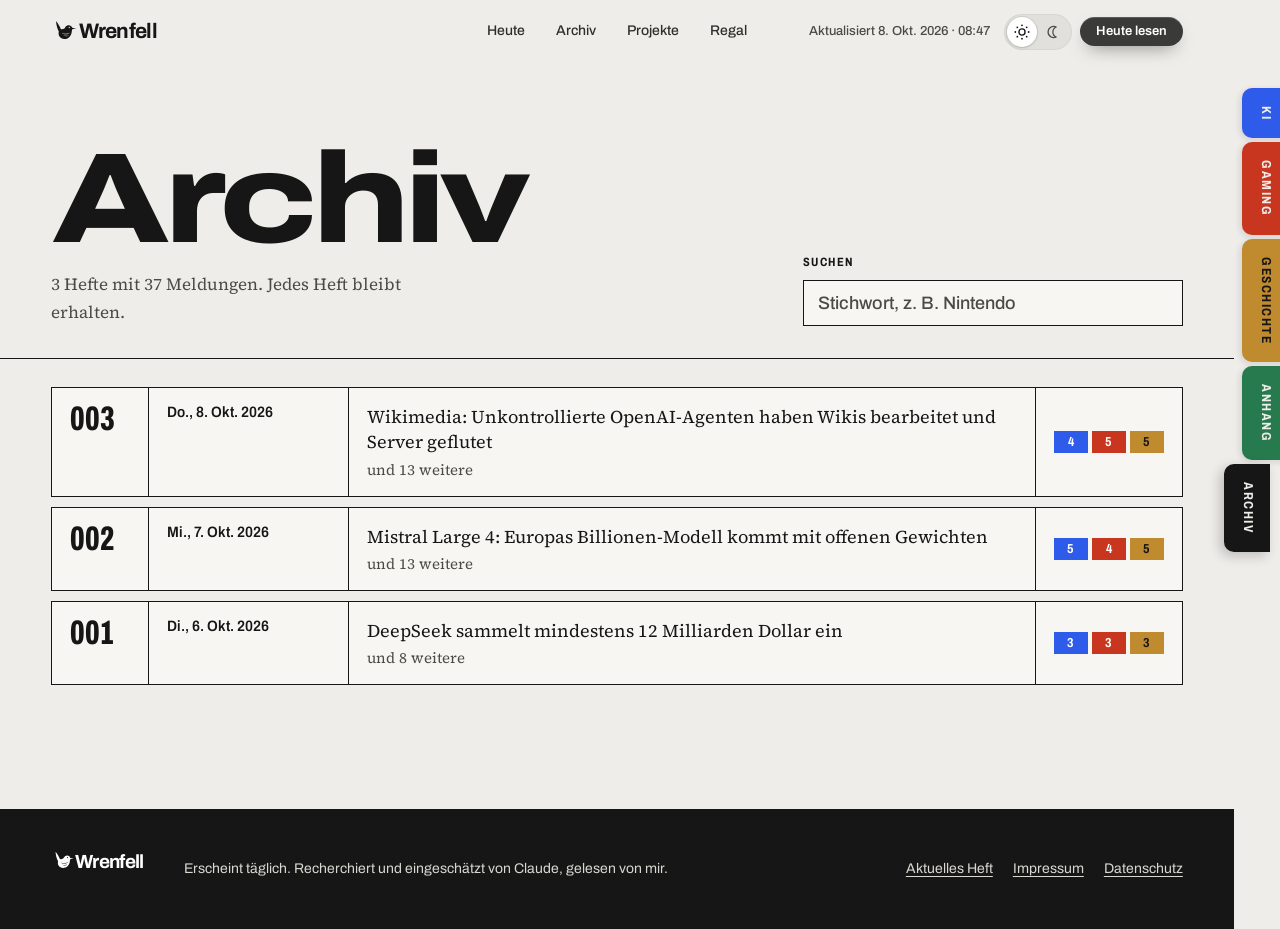
==== archiv.html @ ada8c95b "KI-Arm im Cyberpunk-Look, Hero-Geometrie auf gleich lange Hände umgestellt Co-Authored-By: Claude Op" ====
<!doctype html>
<html lang="de">
<head>
  <meta charset="utf-8">
  <script>
    // Gespeichertes Farbschema vor dem ersten Zeichnen setzen (Schalter in js/heft.js).
    try { if (localStorage.getItem("wrenfell-theme") === "dark") document.documentElement.dataset.theme = "dark"; } catch (e) {}
  </script>
  <meta name="viewport" content="width=device-width, initial-scale=1">
  <title>Archiv · Wrenfell</title>
  <meta name="description" content="Alle bisherigen Tagesausgaben, durchsuchbar.">
  <meta name="theme-color" content="#EEEDE9">
  <link rel="preload" href="fonts/archivo-latin-standard-normal.woff2" as="font" type="font/woff2" crossorigin>
  <link rel="icon" href="assets/wren.svg?v=93f9fb9f" type="image/svg+xml">
  <link rel="stylesheet" href="css/style.css?v=5c96f53d">
</head>
<body>
<svg width="0" height="0" style="position:absolute" aria-hidden="true">
  <symbol id="wren" viewBox="0 0 100 100"><path fill="currentColor" fill-rule="evenodd" d="M96 40.5 L81 37.6 C78.8 30 71.5 26.6 64.5 28 C58.6 29.2 54.6 33.6 52.2 39 C47.8 42.4 42.6 43.6 37.6 42.4 C34.4 33.6 27.4 21.4 19 11.5 C20.2 25 23.4 40 29.6 51.6 C26.8 62 30.6 72.2 39.6 77.2 C48.8 82.2 61.4 80.6 69.4 73 C76.2 66.6 79.2 57.6 79.4 49.6 C79.6 46 80.8 43 82.6 41.6 Z M69.6 33.4 a2.3 2.3 0 1 0 0.01 0 Z M40 56.5 C50.5 64.5 63.5 64.2 73.5 55 C63.5 60.4 51 61.4 40 56.5 Z M45.5 65 C53.5 70.6 62.5 70.6 69 65.4 C61.6 68 53.4 68.2 45.5 65 Z"/></symbol>
</svg>

<header class="site-header" id="site-header">
  <a href="./" class="brand" id="brand" aria-label="Wrenfell, Startseite"><svg class="brand-mark" aria-hidden="true"><use href="#wren"/></svg><span class="brand-word">Wrenfell</span></a>
  <nav class="site-nav" aria-label="Hauptnavigation">
    <a href="./#inhalt">Heute</a>
    <a href="archiv.html" aria-current="page">Archiv</a>
    <a href="./#anhang">Projekte</a>
    <a href="./#regal-title">Regal</a>
  </nav>
  <div class="site-actions">
    <span class="stamp" id="stamp" tabindex="0" title="Letzte Aktualisierung, beim Darüberfahren: jetzt in Berlin"><span class="stamp-text" id="stamp-text">Aktualisiert</span></span>
    <div class="theme" role="group" aria-label="Farbschema">
      <span class="theme-thumb" aria-hidden="true"></span>
      <button type="button" data-set="light" aria-pressed="true" aria-label="Helles Schema"><svg viewBox="0 0 20 20" aria-hidden="true"><circle cx="10" cy="10" r="3.4"/><g class="rays"><circle cx="10" cy="2.6" r="1"/><circle cx="15.2" cy="4.8" r="1"/><circle cx="17.4" cy="10" r="1"/><circle cx="15.2" cy="15.2" r="1"/><circle cx="10" cy="17.4" r="1"/><circle cx="4.8" cy="15.2" r="1"/><circle cx="2.6" cy="10" r="1"/><circle cx="4.8" cy="4.8" r="1"/></g></svg></button>
      <button type="button" data-set="dark" aria-pressed="false" aria-label="Dunkles Schema"><svg viewBox="0 0 20 20" aria-hidden="true"><path class="moon" d="M16.2 12.4A6.6 6.6 0 0 1 7.6 3.8a6.8 6.8 0 1 0 8.6 8.6Z"/></svg></button>
    </div>
    <span class="pill pill-light page-pill"><span>S.</span>&nbsp;<b id="runhead-page">01</b></span>
    <a class="pill pill-dark" href="./#inhalt">Heute lesen</a>
  </div>
</header>

<nav class="tabs" aria-label="Kapitel">
  <a class="tab" href="./#kapitel-ki" data-ch="ki">KI</a>
  <a class="tab" href="./#kapitel-gaming" data-ch="gaming">Gaming</a>
  <a class="tab" href="./#kapitel-geschichte" data-ch="geschichte">Geschichte</a>
  <a class="tab" href="./#anhang" data-ch="anhang">Anhang</a>
  <a class="tab is-active" href="archiv.html" data-ch="archiv" aria-current="page">Archiv</a>
</nav>

<main data-page="1">
  <section class="archive-head">
    <div>
      <h1>Archiv</h1>
      <p id="archive-sum">Jedes Heft bleibt erhalten.</p>
    </div>
    <div class="search">
      <label for="q">Suchen</label>
      <input id="q" type="search" placeholder="Stichwort, z. B. Nintendo" autocomplete="off">
    </div>
  </section>

  <div class="register" id="register" aria-live="polite"></div>
</main>

<footer class="colophon">
  <div class="colophon-inner">
    <p class="colophon-logo"><svg class="brand-mark" aria-hidden="true"><use href="#wren"/></svg>Wrenfell</p>
    <p>Erscheint täglich. Recherchiert und eingeschätzt von Claude, gelesen von mir.</p>
    <nav aria-label="Fußzeile">
      <a href="./">Aktuelles Heft</a>
      <a href="impressum.html">Impressum</a>
      <a href="impressum.html#datenschutz">Datenschutz</a>
    </nav>
  </div>
</footer>

<button class="to-top" id="to-top" type="button" aria-label="Nach oben" hidden>
  <svg viewBox="0 0 20 20" aria-hidden="true"><path d="M10 16V4M4.5 9.5 10 4l5.5 5.5" fill="none" stroke="currentColor" stroke-width="2.2" stroke-linecap="round" stroke-linejoin="round"/></svg>
</button>

<script src="js/heft.js?v=1e69cb2f"></script>
<script>
(async () => {
  const { esc, pad, fmtShort, getJSON, ORDER, CHAPTERS } = Heft;
  const reg = document.getElementById("register");
  const q = document.getElementById("q");
  let index = [];
  try { index = await getJSON("data/editions/index.json"); }
  catch { reg.innerHTML = `<p class="state-note"><strong>Archiv nicht erreichbar.</strong>Die Liste der Hefte konnte nicht geladen werden.</p>`; return; }

  const total = index.reduce((n, e) => n + Object.values(e.counts || {}).reduce((a, b) => a + b, 0), 0);
  document.getElementById("archive-sum").textContent =
    `${index.length} ${index.length === 1 ? "Heft" : "Hefte"} mit ${total} Meldungen. Jedes Heft bleibt erhalten.`;

  const row = e => `<a class="register-row" href="./?d=${e.date}">
      <span class="nr">${pad(e.nr, 3)}</span>
      <span class="when">${esc(fmtShort(e.date))}${e.example ? "<small>Beispielausgabe</small>" : ""}</span>
      <span class="register-title">${esc(e.titles?.[0] || "")}${e.titles?.length > 1 ? `<em>und ${e.titles.length - 1} weitere</em>` : ""}</span>
      <span class="counts">${ORDER.map(k => {
        const n = e.counts?.[k] || 0;
        return `<span class="ch-${k}${n ? "" : " zero"}" title="${CHAPTERS[k].name}: ${n}">${n}</span>`;
      }).join("")}</span>
    </a>`;

  const draw = () => {
    const term = q.value.trim().toLowerCase();
    const hits = term ? index.filter(e => (e.titles || []).some(t => t.toLowerCase().includes(term)) || e.date.includes(term)) : index;
    reg.innerHTML = hits.length ? hits.map(row).join("")
      : `<p class="state-note"><strong>Nichts gefunden.</strong>Kein Heft enthält „${esc(q.value)}“ in einer Überschrift.</p>`;
  };
  q.addEventListener("input", draw);
  draw();
})();
</script>
</body>
</html>
---- css/style.css ----
/* ============================================================
   Die Spielanleitung — Kevins Tagesausgabe
   ============================================================ */

@font-face {
  font-family: "Archivo";
  src: url("../fonts/archivo-latin-standard-normal.woff2") format("woff2");
  font-weight: 100 900; font-stretch: 62% 125%; font-display: swap;
  unicode-range: U+0000-00FF, U+0131, U+0152-0153, U+02BB-02BC, U+02C6, U+02DA, U+02DC, U+2000-206F, U+20AC, U+2122, U+2191, U+2193, U+2212, U+2215, U+FEFF, U+FFFD;
}
@font-face {
  font-family: "Archivo";
  src: url("../fonts/archivo-latin-ext-standard-normal.woff2") format("woff2");
  font-weight: 100 900; font-stretch: 62% 125%; font-display: swap;
  unicode-range: U+0100-02AF, U+0304, U+0308, U+0329, U+1E00-1E9F, U+1EF2-1EFF, U+2020, U+20A0-20AB, U+20AD-20C0, U+2113, U+2C60-2C7F, U+A720-A7FF;
}
@font-face {
  font-family: "Source Serif 4";
  src: url("../fonts/source-serif-4-latin-wght-normal.woff2") format("woff2");
  font-weight: 200 900; font-style: normal; font-display: swap;
  unicode-range: U+0000-00FF, U+0131, U+0152-0153, U+02BB-02BC, U+02C6, U+02DA, U+02DC, U+2000-206F, U+20AC, U+2122, U+2191, U+2193, U+2212, U+2215, U+FEFF, U+FFFD;
}
@font-face {
  font-family: "Source Serif 4";
  src: url("../fonts/source-serif-4-latin-ext-wght-normal.woff2") format("woff2");
  font-weight: 200 900; font-style: normal; font-display: swap;
  unicode-range: U+0100-02AF, U+0304, U+0308, U+0329, U+1E00-1E9F, U+1EF2-1EFF, U+2020, U+20A0-20AB, U+20AD-20C0, U+2113, U+2C60-2C7F, U+A720-A7FF;
}
@font-face {
  font-family: "Caveat";
  src: url("../fonts/caveat-latin-wght-normal.woff2") format("woff2");
  font-weight: 400 700; font-display: swap;
}
@font-face {
  font-family: "Source Serif 4";
  src: url("../fonts/source-serif-4-latin-wght-italic.woff2") format("woff2");
  font-weight: 200 900; font-style: italic; font-display: swap;
}

:root {
  --paper: #EEEDE9;
  --paper-hi: #F7F6F3;
  --ink: #161616;
  --ink-2: #4A4A47;
  --rule: #CFCDC6;

  --ki: #2F5BEA;
  --gaming: #C9361F;
  --geschichte: #C08A2E;
  --anhang: #277A4D;
  --archiv: #161616;
  --marker: #FFE45C;

  --surface: #FFFFFF;        /* weiße Pillen, Zähler */
  --nav-ink: #2E2E2C;
  --muted-ink: #5A5955;
  --btn: #3A3A38;            /* dunkle Pille */
  --btn-hover: #161616;
  --btn-ink: #FFFFFF;
  --foot: #161616;
  --foot-ink: #D9D8D3;
  --foot-hi: #FFFFFF;
  --mark-bg: var(--marker);
  --mark-ink: inherit;
  --pg-geschichte: #8F6418;
  --globe-ink: #161616;
  --shadow: 22, 22, 22;
  color-scheme: light;

  --ch: var(--ink);          /* aktuelle Kapitelfarbe */
  --ch-on: var(--paper);     /* Schrift auf Kapitelfarbe */
  --ch-tint: #E4E3DE;

  --display: "Archivo", "Helvetica Neue", Arial, sans-serif;
  --read: "Source Serif 4", Georgia, serif;

  --head-h: 64px;
  --tab-w: 46px;
  --gutter: clamp(16px, 4vw, 56px);
  --measure: 68ch;
  --ease: cubic-bezier(.16, 1, .3, 1);
}

.ch-ki         { --ch: var(--ki);         --ch-on: #fff;        --ch-tint: #E2E7F6; }
.ch-gaming     { --ch: var(--gaming);     --ch-on: #fff;        --ch-tint: #F3E1DC; }
.ch-geschichte { --ch: var(--geschichte); --ch-on: #161616;  --ch-tint: #F1E7D3; }
.ch-anhang     { --ch: var(--anhang);     --ch-on: #fff;        --ch-tint: #DDEBE2; }

/* ---------- Dunkles Schema (Schalter oben rechts, gespeichert pro Browser) ---------- */
:root[data-theme="dark"] {
  --paper: #0F0F0E;
  --paper-hi: #181816;
  --ink: #ECEBE6;
  --ink-2: #A3A29B;
  --rule: #33322E;
  --surface: #222220;
  --nav-ink: #D6D5CF;
  --muted-ink: #A3A29B;
  --btn: #ECEBE6;
  --btn-hover: #FFFFFF;
  --btn-ink: #121211;
  --foot: #070706;
  --foot-ink: #A3A29B;
  --foot-hi: #ECEBE6;
  --ki: #5A7FF5;
  --gaming: #E2533A;
  --geschichte: #D3A048;
  --anhang: #3E9C68;
  --archiv: #ECEBE6;
  --mark-bg: rgba(255, 214, 10, .32);
  --pg-geschichte: #D3A048;
  --globe-ink: #ECEBE6;
  --shadow: 0, 0, 0;
  color-scheme: dark;
}
[data-theme="dark"] .ch-ki         { --ch-tint: #1B2340; }
[data-theme="dark"] .ch-gaming     { --ch-tint: #3A1C16; }
[data-theme="dark"] .ch-geschichte { --ch-tint: #362A14; }
[data-theme="dark"] .ch-anhang     { --ch-tint: #15301F; }
[data-theme="dark"] .status-progress { background: #2C1F42; color: #C9A2F5; }
[data-theme="dark"] .status-pending  { background: #3A2610; color: #F0A55A; }
[data-theme="dark"] .status-idea     { background: #12293A; color: #7CC0EC; }
[data-theme="dark"] .status-empty    { background: #262624; color: #A3A29B; }
[data-theme="dark"] .colophon { border-top: 1px solid var(--rule); }
[data-theme="dark"] .hand img { filter: brightness(.92) contrast(1.04); }

/* Eigener Mauszeiger: schwarzer Pfeil, im dunklen Schema weiß */
html, a, button, label, summary, [role="button"] {
  cursor: url("../assets/cursor-light.png?v=3") 3 3, auto;
  cursor: -webkit-image-set(url("../assets/cursor-light.png?v=3") 1x, url("../assets/cursor-light@2x.png?v=3") 2x) 3 3, auto;
}
[data-theme="dark"], [data-theme="dark"] a, [data-theme="dark"] button, [data-theme="dark"] label,
[data-theme="dark"] summary, [data-theme="dark"] [role="button"] {
  cursor: url("../assets/cursor-dark.png?v=3") 3 3, auto;
  cursor: -webkit-image-set(url("../assets/cursor-dark.png?v=3") 1x, url("../assets/cursor-dark@2x.png?v=3") 2x) 3 3, auto;
}
input, textarea, [contenteditable] { cursor: text; }

/* Wechsel zwischen hell und dunkel: Kreis öffnet sich vom Schalter aus */
::view-transition-old(root), ::view-transition-new(root) { animation: none; mix-blend-mode: normal; }
::view-transition-new(root) { z-index: 2; }

*, *::before, *::after { box-sizing: border-box; }
* { margin: 0; padding: 0; }
html { scroll-behavior: smooth; scroll-padding-top: calc(var(--head-h) + 16px); -webkit-text-size-adjust: 100%; }
body {
  background: var(--paper);
  color: var(--ink);
  font: 400 18px/1.62 var(--read);
  font-optical-sizing: auto;
  -webkit-font-smoothing: antialiased;
  overflow-x: hidden;
  padding-right: var(--tab-w);
}
img { display: block; max-width: 100%; height: auto; }
a { color: inherit; }
ol, ul { list-style: none; }
::selection { background: var(--marker); color: #161616; }
:focus-visible { outline: 3px solid var(--ki); outline-offset: 3px; border-radius: 2px; }
html { scrollbar-color: var(--ink-2) var(--paper); }

.skip {
  position: absolute; left: 16px; top: -60px; z-index: 100;
  background: var(--ink); color: var(--paper); padding: 10px 16px;
  font: 600 14px var(--display); text-decoration: none;
}
.skip:focus { top: 8px; }

/* ---------- Header ---------- */
.site-header {
  position: sticky; top: 0; z-index: 40;
  height: var(--head-h);
  display: grid; grid-template-columns: 1fr auto 1fr; align-items: center;
  padding: 0 var(--gutter);
  background: var(--paper);
  border-bottom: 1px solid transparent;
  transition: border-color .3s var(--ease);
  font-family: var(--display);
}
.site-header.is-scrolled { border-bottom-color: var(--rule); }
.brand, .intro-lockup, .colophon-logo {
  display: inline-flex; align-items: center;
  font-family: var(--display); font-weight: 700; letter-spacing: -0.035em; line-height: 1;
}
.brand { font-size: 21px; color: var(--ink); text-decoration: none; justify-self: start; transition: opacity .25s; }
.brand-mark, .intro-mark { width: 1.25em; height: 1.25em; flex: none; overflow: visible; color: var(--ink); }
.brand-word, .intro-word { margin-left: .06em; }
.site-nav { display: flex; gap: clamp(18px, 2.4vw, 34px); font-size: 14px; font-weight: 500; }
.site-nav a { color: var(--nav-ink); text-decoration: none; text-underline-offset: 5px; }
.site-nav a:hover { text-decoration: underline; text-decoration-thickness: 1.5px; }
.site-actions { justify-self: end; display: flex; align-items: center; gap: 8px; }
.pill {
  display: inline-flex; align-items: center; justify-content: center;
  border-radius: 999px; padding: 8px 16px;
  font: 600 13px/1 var(--display); text-decoration: none; white-space: nowrap;
  transition: transform .3s var(--ease), box-shadow .3s var(--ease), background-color .3s;
}
.pill-dark {
  background: var(--btn); color: var(--btn-ink);
  box-shadow: 0 8px 18px -8px rgba(var(--shadow),.55), inset 0 1px 0 rgba(255,255,255,.16);
}
.pill-dark:hover { background: var(--btn-hover); transform: translateY(-1px); }
.pill-light { background: var(--surface); color: var(--ink); box-shadow: 0 1px 3px rgba(var(--shadow),.1); }
.pill-lg { padding: 14px 26px; font-size: 15px; }
.page-pill { font-weight: 500; color: var(--ink-2); padding: 6px 14px; }
.page-pill b { color: var(--ink); font-weight: 800; font-stretch: 75%; font-size: 15px; font-variant-numeric: tabular-nums; min-width: 2ch; text-align: right; }

/* ---------- Nach oben ---------- */
.to-top {
  position: fixed; z-index: 45;
  right: calc(var(--tab-w) + 18px); bottom: 22px;
  width: 48px; height: 48px; border-radius: 50%;
  display: grid; place-items: center; cursor: pointer;
  border: 0; background: var(--btn); color: var(--btn-ink);
  box-shadow: 0 10px 22px -8px rgba(var(--shadow),.55), inset 0 1px 0 rgba(255,255,255,.16);
  animation: top-in .45s var(--ease) both;
  transition: transform .3s var(--ease), background-color .3s;
}
.to-top[hidden] { display: none; }
.to-top svg { width: 20px; height: 20px; }
.to-top:hover { background: var(--btn-hover); transform: translateY(-3px); }
@keyframes top-in { from { opacity: 0; transform: translateY(14px); } }

/* ---------- Registerlaschen ---------- */
.tabs {
  position: fixed; z-index: 50; right: 0; top: calc(var(--head-h) + 24px);
  display: flex; flex-direction: column; gap: 4px;
  font-family: var(--display);
}
.tab {
  --c: var(--ink); --on: var(--paper);
  writing-mode: vertical-rl;
  width: var(--tab-w); padding: 18px 0;
  display: flex; align-items: center; justify-content: center;
  background: var(--c); color: var(--on);
  border-radius: 10px 0 0 10px;
  font-size: 13px; font-weight: 700; font-stretch: 80%;
  text-transform: uppercase; letter-spacing: .12em; text-decoration: none;
  transform: translateX(8px);
  transition: transform .45s var(--ease), box-shadow .45s var(--ease);
  box-shadow: -2px 2px 6px rgba(var(--shadow),.12);
}
.tab[data-ch="ki"] { --c: var(--ki); }
.tab[data-ch="gaming"] { --c: var(--gaming); }
.tab[data-ch="geschichte"] { --c: var(--geschichte); --on: #161616; }
.tab[data-ch="anhang"] { --c: var(--anhang); }
.tab:hover { transform: translateX(2px); }
.tab.is-active { transform: translateX(-10px); box-shadow: -4px 4px 12px rgba(var(--shadow),.22); }
.tab.is-empty { opacity: .35; pointer-events: none; }

/* ---------- Intro ---------- */
.intro { display: none; }
.play-intro .intro {
  position: fixed; inset: 0; z-index: 300;
  display: grid; place-items: center;
  background-color: var(--paper); color: var(--ink);
  transition: background-color .6s ease .12s;
  animation: intro-failsafe .4s ease 6s forwards;
}
.intro.is-leaving { background-color: transparent; pointer-events: none; }
.intro-lockup { font-size: clamp(44px, 7vw, 92px); will-change: transform; }
.intro-word { display: inline-block; opacity: 0; }
.intro.is-static .intro-lockup { animation: intro-fade .35s ease both; }
.play-intro .intro ~ .site-header .brand { opacity: 0; }
@keyframes intro-failsafe { to { opacity: 0; visibility: hidden; } }
@keyframes intro-fade { from { opacity: 0; } }

/* ---------- Hero ---------- */
.hero {
  position: relative;
  min-height: calc(100svh - var(--head-h));
  margin-right: calc(-1 * var(--tab-w));
  padding: clamp(32px, 6vh, 88px) calc(var(--gutter) + var(--tab-w)) 0 var(--gutter);
  display: flex; flex-direction: column; align-items: center; text-align: center;
  overflow: hidden;
  border-bottom: 1px solid var(--rule);
}
.hero-greet {
  font: 400 clamp(22px, 2vw, 27px)/1 "Caveat", cursive; color: var(--ink-2);
  transform: rotate(-1.5deg);
}
.hero-title {
  margin: 18px 0 18px;
  font-family: var(--read); font-weight: 600; font-optical-sizing: auto;
  font-size: clamp(36px, 5.2vw, 78px); line-height: 1.03; letter-spacing: -0.035em;
  text-wrap: balance;
}
.hero-sub {
  max-width: 46ch; font: 400 16px/1.55 var(--display); color: var(--ink-2);
  margin-bottom: 26px;
}
/* Mensch (links) legt die Hand in die offene linke KI-Hand (rechts), dazwischen die Kugel.
   Mensch: 1749×564 (Pullover), Zeigefingerspitze bei (99,5 %, 58,5 %), Hand = 40,7 % der Bildbreite.
   KI:     1495×492 (Cyberpunk), vorderste Fingerspitze bei (0,6 %, 48,8 %), Hand = 55,3 % der Bildbreite.
   Beide Fingerspitzen liegen --gap von der Textmitte --c entfernt; die Textmitte liegt eine
   halbe Laschenbreite links der Fenstermitte, weil rechts die Laschen sitzen. */
.hero-stage {
  position: relative; flex: none;
  container-type: inline-size;
  width: calc(100% + 2 * var(--gutter) + var(--tab-w));
  margin: clamp(28px, 5vh, 64px) calc(-1 * (var(--gutter) + var(--tab-w))) 0 calc(-1 * var(--gutter));
  --shift: calc(var(--tab-w) / 2);
  --c: calc(50cqw - var(--shift));
  --gap: 15.5cqw;
  --bleed: 15cqw;                                                         /* langer KI-Unterarm ragt über den Rand */
  /* --span: Bühne von der KI-Fingerspitze bis über den Rand; daraus Handgröße und Höhen */
  --span: calc((100cqw - var(--c) - var(--gap) + var(--bleed)) / .995);
  --hs: calc(var(--span) / 3.447);
  --hand: calc(var(--span) * .43);                                          /* Länge Handgelenk bis Fingerspitze, beide Hände */
  --wa: calc(var(--hand) / .5525);
  --ha: calc(var(--wa) / 3.0386);
  --wh: calc(var(--hand) / .4065);
  --hh: calc(var(--wh) / 3.1011);
  --human-left: calc(var(--c) - var(--gap) - .9954 * var(--wh));
  --top: 6cqw;
  --tip-h: calc(var(--top) + .14 * var(--hs));                            /* Mensch etwas höher */
  --tip-a: calc(var(--top) + .38 * var(--hs));
  --globe: clamp(64px, calc(var(--gap) * .72), 230px);
  height: calc(var(--top) + var(--hs) + 1.5cqw);
}
.hand { position: absolute; margin: 0; pointer-events: none; }
.hand img { display: block; width: 100%; height: auto; max-width: none; }
.hand-human { width: var(--wh); left: var(--human-left); top: calc(var(--tip-h) - .5851 * var(--hh)); }
.hand-ai { width: var(--wa); left: calc(var(--c) + var(--gap) - .006 * var(--wa)); top: calc(var(--tip-a) - .4878 * var(--ha)); }
.hero-globe {
  position: absolute; left: var(--c); top: calc((var(--tip-h) + var(--tip-a)) / 2);
  width: var(--globe); height: var(--globe);
  transform: translate(-50%, -50%);
}

.hero-strip { width: 100%; padding: 18px 0 26px; position: relative; z-index: 2; }
.strip-label {
  font: 600 11px var(--display); letter-spacing: .18em; text-transform: uppercase; color: var(--ink-2);
  display: flex; flex-wrap: wrap; justify-content: center; align-items: center; gap: 4px 8px;
}
.tag-example {
  display: inline-block; padding: 2px 8px;
  background: var(--marker); color: #161616;
  font-weight: 700; font-size: 11px; text-transform: uppercase; letter-spacing: .1em;
}
.tag-example[hidden] { display: none; }
.strip-items { display: flex; flex-wrap: wrap; justify-content: center; gap: 8px 14px; margin-top: 12px; }
.strip-items a {
  display: inline-flex; align-items: center; gap: 10px; text-decoration: none;
  padding: 6px 8px 6px 14px; border-radius: 999px; background: color-mix(in srgb, var(--paper) 86%, transparent);
  -webkit-backdrop-filter: blur(6px); backdrop-filter: blur(6px);
  font: 700 17px var(--display); font-stretch: 95%; letter-spacing: -0.01em; color: var(--muted-ink);
  transition: color .25s;
}
.strip-items a:hover { color: var(--ink); }
.strip-items i { width: 9px; height: 9px; border-radius: 50%; background: var(--ch); }
.strip-items b {
  font: 800 13px var(--display); font-stretch: 75%; font-variant-numeric: tabular-nums;
  padding: 2px 8px; border-radius: 999px; background: var(--surface); color: var(--ink);
}

.page-no {
  position: absolute; bottom: 14px; right: var(--gutter);
  font: 800 15px var(--display); font-stretch: 75%; font-variant-numeric: tabular-nums;
}

/* ---------- Inhaltsverzeichnis ---------- */
.toc {
  position: relative;
  display: grid; grid-template-columns: minmax(220px, 1fr) minmax(0, 2fr);
  gap: clamp(24px, 5vw, 80px);
  padding: clamp(48px, 9vh, 104px) var(--gutter) clamp(64px, 10vh, 120px);
  border-bottom: 1px solid var(--ink);
}
.toc h2 {
  font: 800 clamp(44px, 6vw, 88px)/.9 var(--display); font-stretch: 120%; letter-spacing: -0.035em;
}
.toc-intro { margin-top: 20px; max-width: 34ch; color: var(--ink-2); font-size: 17px; }
.bookmark-resume {
  display: inline-flex; align-items: center; gap: 10px; margin-top: 24px;
  font: 700 14px var(--display); font-stretch: 90%; text-decoration: none;
  padding: 10px 14px 10px 12px; background: var(--ink); color: var(--paper);
  transition: transform .3s var(--ease);
}
.bookmark-resume[hidden] { display: none; }
.bookmark-resume:hover { transform: translateX(4px); }
.bookmark-resume svg { width: 14px; height: 18px; fill: var(--marker); }

.toc-chapter + .toc-chapter { margin-top: 36px; }
.toc-chapter-head {
  display: flex; align-items: baseline; gap: 14px;
  padding: 8px 14px; background: var(--ch); color: var(--ch-on);
  font-family: var(--display); text-decoration: none;
  border-radius: 0 10px 0 0;
}
.toc-chapter-head { flex-wrap: wrap; row-gap: 0; }
.toc-chapter-head span { white-space: nowrap; font-weight: 600; font-size: 13px; font-stretch: 80%; text-transform: uppercase; letter-spacing: .12em; }
.toc-chapter-head strong { font-weight: 800; font-size: 22px; font-stretch: 110%; letter-spacing: -0.02em; }
.toc-items a {
  display: grid; grid-template-columns: 1fr auto auto; align-items: baseline; gap: 10px;
  padding: 14px 0; border-bottom: 1px solid var(--rule);
  text-decoration: none; font-size: 18px; line-height: 1.35;
}
.toc-items a span:first-child {
  display: flex; gap: 10px; align-items: baseline;
}
.toc-items a span:first-child::after {
  content: ""; flex: 1; min-width: 24px; border-bottom: 2px dotted var(--rule); transform: translateY(-4px);
}
.toc-items .pg {
  font: 800 20px var(--display); font-stretch: 75%; font-variant-numeric: tabular-nums;
}
.toc-items a:hover .t { text-decoration: underline; text-decoration-color: var(--ch); text-decoration-thickness: 2px; text-underline-offset: 4px; }
.toc-items .flag-mini { width: 11px; height: 14px; fill: var(--ink); flex: none; }

/* ---------- Kapitel ---------- */
.opener {
  position: relative;
  background: var(--ch); color: var(--ch-on);
  padding: clamp(48px, 10vh, 120px) var(--gutter) clamp(28px, 5vh, 56px);
  display: grid; grid-template-columns: auto 1fr; align-items: end; gap: 0 clamp(20px, 4vw, 56px);
  overflow: hidden;
}
.opener-no {
  grid-row: span 2; display: flex; flex-direction: column;
  font-family: var(--display); font-variant-numeric: tabular-nums;
}
.opener-no span {
  font-size: clamp(120px, 20vw, 300px); line-height: .74; font-weight: 800; font-stretch: 62%; letter-spacing: -0.04em;
}
.opener-title {
  font: 800 clamp(40px, 6.4vw, 104px)/.92 var(--display); font-stretch: 118%; letter-spacing: -0.035em;
  text-wrap: balance;
}
.opener-sub {
  margin-top: 12px; font: 500 16px var(--display); font-stretch: 90%; opacity: .86;
}

.article {
  position: relative;
  display: grid;
  grid-template-columns: minmax(120px, 1fr) minmax(0, var(--measure)) minmax(0, 1fr);
  gap: 0 clamp(20px, 4vw, 56px);
  padding: clamp(48px, 8vh, 96px) var(--gutter);
  border-bottom: 1px solid var(--rule);
}
.article:last-child { border-bottom-color: var(--ink); }
.margin {
  font-family: var(--display); position: relative;
  display: flex; flex-direction: column; align-items: flex-end; gap: 6px; text-align: right;
}
.margin .pg {
  font-weight: 800; font-stretch: 62%; font-size: 64px; line-height: .8; letter-spacing: -0.03em;
  font-variant-numeric: tabular-nums; color: var(--ch);
}
.ch-geschichte .margin .pg { color: var(--pg-geschichte); }
.margin .lbl {
  font-size: 12px; font-weight: 600; font-stretch: 80%; text-transform: uppercase; letter-spacing: .12em; color: var(--ink-2);
}

.flag {
  position: absolute; top: -2px; right: calc(-1 * clamp(20px, 4vw, 56px) + 6px);
  width: 26px; height: 40px; fill: var(--marker);
  filter: drop-shadow(0 2px 2px rgba(var(--shadow),.25));
  opacity: 0; transform: translateY(-12px);
  transition: opacity .5s var(--ease), transform .5s var(--ease);
}
.article.has-flag .flag { opacity: 1; transform: none; }

.article h3 {
  font: 800 clamp(28px, 3.2vw, 44px)/1.04 var(--display); font-stretch: 100%; letter-spacing: -0.025em;
  text-wrap: balance; hyphens: auto;
}
.article .lead {
  margin-top: 18px; font-size: 21px; line-height: 1.5; font-weight: 500;
}
.article .body { margin-top: 18px; hyphens: auto; }
.article .body p + p { margin-top: 1em; }

mark {
  background: linear-gradient(transparent 12%, var(--mark-bg) 12%, var(--mark-bg) 88%, transparent 88%) no-repeat 0 0 / 0% 100%;
  color: var(--mark-ink); padding: 0 2px; margin: 0 -2px;
  -webkit-box-decoration-break: clone; box-decoration-break: clone;
  transition: background-size 1.1s var(--ease);
}
mark.is-drawn { background-size: 100% 100%; }

/* Bild zur Meldung */
.news-img { margin: 26px 0 4px; }
.news-img img {
  display: block; width: 100%; aspect-ratio: 16 / 9; object-fit: cover;
  border: 1.5px solid var(--ink); border-radius: 14px; background: var(--paper-hi);
}
.news-img figcaption { margin-top: 8px; font: 400 12px/1.4 var(--display); color: var(--ink-2); }
.news-img figcaption a { color: inherit; text-underline-offset: 3px; }

/* Einschätzung als Tipp-Kasten */
.assess {
  margin-top: 40px; position: relative;
  background: var(--paper-hi);
  border: 2.5px solid var(--ink);
  border-radius: 0 14px 14px 14px;
  padding: 24px 28px 22px;
  box-shadow: 0 6px 14px -8px rgba(var(--shadow),.28);
}
.assess-tab {
  position: absolute; left: -2.5px; top: 0; transform: translateY(-100%);
  display: inline-flex; align-items: center; gap: 8px;
  background: var(--ch); color: var(--ch-on);
  padding: 7px 14px 6px 12px; border-radius: 10px 10px 0 0;
  font: 700 12px var(--display); font-stretch: 80%; text-transform: uppercase; letter-spacing: .14em;
}
.assess-tab svg { width: 16px; height: 16px; stroke: currentColor; fill: none; stroke-width: 1.8; stroke-linecap: round; stroke-linejoin: round; }
.assess p { font-size: 18px; }
.assess p + p { margin-top: .8em; }

.sources { margin-top: 22px; font-family: var(--display); font-size: 14px; color: var(--ink-2); display: flex; flex-wrap: wrap; gap: 6px 18px; align-items: baseline; }
.sources b { font-weight: 700; font-stretch: 80%; text-transform: uppercase; letter-spacing: .12em; font-size: 12px; color: var(--ink); }
.sources a { text-decoration-color: var(--rule); text-underline-offset: 3px; }
.sources a:hover { color: var(--ink); text-decoration-color: var(--ink); }

/* ---------- Anhang ---------- */
.appendix {
  display: grid; grid-template-columns: repeat(2, minmax(0, 1fr));
  gap: clamp(40px, 6vw, 80px) clamp(24px, 5vw, 72px);
  padding: clamp(48px, 8vh, 96px) var(--gutter) clamp(64px, 10vh, 120px);
}
.appendix h3 {
  font: 800 clamp(26px, 2.6vw, 36px)/1 var(--display); font-stretch: 112%; letter-spacing: -0.025em;
  padding-bottom: 14px; border-bottom: 2px solid var(--ink);
}
.ledger-list { display: grid; gap: 8px; margin-top: 16px; }
.ledger-list li {
  display: grid; grid-template-columns: 52px 1fr auto; gap: 2px 14px; align-items: baseline;
  padding: 12px 14px 12px 0; border: 1.5px solid var(--ink); background: var(--paper-hi);
}
.ledger-list .status { align-self: center; }
.ledger-list .lbl-no { align-self: stretch; grid-row: span 2; display: grid; place-items: center; border-right: 1.5px solid var(--ink); margin: -12px 0; }
.lbl-no { font: 800 15px var(--display); font-stretch: 70%; color: var(--anhang); font-variant-numeric: tabular-nums; }
.lbl-name { font: 700 19px var(--display); font-stretch: 95%; letter-spacing: -0.01em; }
/* Status-Etiketten: getönter Grund, Symbol und Schrift in derselben Farbe */
.status {
  display: inline-flex; align-items: center; gap: 7px; white-space: nowrap;
  padding: 5px 11px 5px 7px; border-radius: 9px;
  font: 600 13px/1 var(--display); letter-spacing: 0;
}
.status svg { width: 16px; height: 16px; flex: none; }
.status-progress { background: #F0E6FC; color: #7A2FC9; }
.status-pending  { background: #FCEBD5; color: #B65A06; }
.status-idea     { background: #DCEEFA; color: #1670A8; }
.status-empty    { background: #E6E5E0; color: #5E5D59; }
.lbl-text { grid-column: 2 / -1; font-size: 16px; color: var(--ink-2); line-height: 1.45; }
.ledger-empty { padding-top: 16px; color: var(--ink-2); font-size: 16px; max-width: 42ch; }

.otd-list li {
  display: grid; grid-template-columns: 64px 1fr; gap: 14px;
  padding: 12px 0; border-bottom: 1px solid var(--rule); font-size: 16px; line-height: 1.45;
}
.otd-list .y { font: 800 22px/1.1 var(--display); font-stretch: 70%; color: var(--anhang); font-variant-numeric: tabular-nums; }
.otd-wait { display: block !important; color: var(--ink-2); }
.otd-source { margin-top: 12px; font: 400 13px var(--display); color: var(--ink-2); }

/* ---------- Leerer Zustand / Fehler ---------- */
.state-note {
  max-width: var(--measure); margin: 0 auto; padding: 96px var(--gutter);
  text-align: center; font-size: 18px; color: var(--ink-2);
}
.state-note strong { display: block; font: 800 32px var(--display); font-stretch: 110%; color: var(--ink); margin-bottom: 10px; }

/* ---------- Kolophon ---------- */
.colophon { background: var(--foot); color: var(--foot-ink); font-family: var(--display); }
.colophon-inner {
  display: grid; grid-template-columns: auto 1fr auto; gap: 16px 40px; align-items: baseline;
  padding: 40px var(--gutter) 48px; font-size: 14px;
}
.colophon-logo { font-size: 19px; color: var(--foot-hi); }
.colophon-logo .brand-mark { color: var(--foot-hi); }
.colophon-inner p i { font-style: italic; }
.colophon nav { display: flex; gap: 20px; flex-wrap: wrap; }
.colophon a { color: var(--foot-ink); text-underline-offset: 3px; }
.colophon a:hover { color: var(--foot-hi); }

/* ---------- Archiv ---------- */
.archive-head {
  padding: clamp(48px, 9vh, 104px) var(--gutter) 32px;
  border-bottom: 1px solid var(--ink);
  display: grid; grid-template-columns: 1fr minmax(240px, 380px); gap: 24px 48px; align-items: end;
}
.archive-head h1 {
  font: 800 clamp(56px, 10vw, 156px)/.86 var(--display); font-stretch: 125%; letter-spacing: -0.04em;
}
.archive-head p { margin-top: 16px; color: var(--ink-2); max-width: 44ch; font-size: 17px; }
.search { display: grid; gap: 8px; font-family: var(--display); }
.search label { font-size: 12px; font-weight: 700; font-stretch: 80%; text-transform: uppercase; letter-spacing: .12em; }
.search input {
  font: 500 18px var(--display); padding: 12px 14px; color: var(--ink);
  background: var(--paper-hi); border: 1.5px solid var(--ink); border-radius: 0;
}
.search input::placeholder { color: var(--ink-2); }

.register { padding: 0 var(--gutter) clamp(64px, 10vh, 120px); min-height: 50vh; }
.register { display: grid; gap: 10px; padding-top: 28px; align-content: start; }
.register-row {
  display: grid; grid-template-columns: 96px 200px 1fr auto; align-items: stretch;
  border: 1.5px solid var(--ink); background: var(--paper-hi); text-decoration: none;
  transition: transform .3s var(--ease), box-shadow .3s var(--ease);
}
.register-row > * { padding: 16px 18px; }
.register-row > * + * { border-left: 1.5px solid var(--ink); }
.register-row:hover { transform: translateX(-4px); box-shadow: 4px 6px 14px -8px rgba(var(--shadow),.35); }
.register-row:hover .register-title { text-decoration: underline; text-underline-offset: 4px; }
.register-row .nr { font: 800 34px/.9 var(--display); font-stretch: 62%; font-variant-numeric: tabular-nums; }
.register-row .when { font: 600 15px var(--display); font-stretch: 90%; }
.register-row .when small { display: block; font-weight: 500; color: var(--ink-2); font-size: 13px; }
.register-title { font-size: 18px; line-height: 1.4; }
.register-title em { display: block; margin-top: 4px; font-style: normal; font-size: 15px; color: var(--ink-2); }
.counts { display: flex; gap: 4px; align-items: center; font-family: var(--display); }
.counts span {
  min-width: 34px; padding: 4px 8px; text-align: center;
  background: var(--ch); color: var(--ch-on); font: 700 13px var(--display); font-stretch: 80%;
}
.counts span.zero { background: transparent; color: var(--ink-2); box-shadow: inset 0 0 0 1px var(--ink-2); }

/* ---------- Impressum ---------- */
.legal { max-width: var(--measure); padding: clamp(48px, 9vh, 104px) var(--gutter); }
.legal h1 { font: 800 clamp(44px, 7vw, 96px)/.9 var(--display); font-stretch: 120%; letter-spacing: -0.035em; margin-bottom: 32px; }
.legal h2 { font: 800 26px var(--display); font-stretch: 110%; margin: 40px 0 10px; }
.legal p + p { margin-top: 1em; }

/* ---------- Stand und Schema-Schalter ---------- */
.stamp {
  display: inline-flex; align-items: center; justify-content: flex-end;
  height: 32px; padding: 0 4px; margin-right: 2px;
  font: 500 13px/1 var(--display); color: var(--ink-2);
  font-variant-numeric: tabular-nums; white-space: nowrap;
  border-radius: 6px; outline-offset: 2px;
}
.stamp-text { display: inline-flex; }
.stamp-text .c { display: inline-block; white-space: pre; }
.stamp-text.is-out .c { animation: stamp-out .16s ease-in forwards; }
.stamp-text .c.is-in { animation: stamp-in .42s var(--ease) both; animation-delay: calc(var(--i) * 14ms); }
@keyframes stamp-in { from { opacity: 0; filter: blur(4px); transform: translateY(5px); } }
@keyframes stamp-out { to { opacity: 0; filter: blur(4px); transform: translateY(-3px); } }

.theme {
  position: relative; display: inline-flex; padding: 3px; gap: 2px;
  border-radius: 999px; background: color-mix(in srgb, var(--ink) 6%, var(--paper));
  box-shadow: inset 0 0 0 1px color-mix(in srgb, var(--ink) 5%, transparent);
}
.theme-thumb {
  position: absolute; left: 3px; top: 3px; width: 30px; height: 30px; border-radius: 50%;
  background: var(--surface);
  box-shadow: 0 1px 3px rgba(var(--shadow), .14), 0 0 0 1px color-mix(in srgb, var(--ink) 7%, transparent);
  transition: transform .5s cubic-bezier(.3, 1.45, .45, 1);
}
[data-theme="dark"] .theme-thumb { transform: translateX(32px); }
.theme button {
  position: relative; width: 30px; height: 30px; border: 0; border-radius: 50%; padding: 0;
  display: grid; place-items: center; background: none; color: var(--ink-2);
  transition: color .3s;
}
.theme button:hover { color: var(--ink); }
.theme button[aria-pressed="true"] { color: var(--ink); }
.theme svg { width: 18px; height: 18px; overflow: visible; fill: none; stroke: currentColor; stroke-width: 1.5; stroke-linecap: round; stroke-linejoin: round; }
.theme .rays { transform-origin: 10px 10px; transition: transform .6s var(--ease); }
.theme .rays circle { fill: currentColor; stroke: none; transform-box: fill-box; transform-origin: center; transition: transform .45s var(--ease); }
.theme .moon { transform-origin: 10px 10px; transition: transform .6s cubic-bezier(.3, 1.4, .45, 1); }
/* inaktiv: Strahlen eingezogen, Mond geneigt */
.theme [data-set="light"][aria-pressed="false"] .rays { transform: rotate(-45deg); }
.theme [data-set="light"][aria-pressed="false"] .rays circle { transform: scale(.55); }
.theme [data-set="dark"][aria-pressed="false"] .moon { transform: rotate(45deg) scale(.92); }
.theme [data-set="dark"][aria-pressed="true"] .moon { transform: rotate(-12deg); }
.theme .rays circle:nth-child(2n) { transition-delay: 40ms; }

/* ---------- Responsive ---------- */
@media (max-width: 1320px) { .page-pill { display: none; } }
@media (max-width: 1040px) { .stamp { display: none; } }
@media (max-width: 1100px) {
  .article { grid-template-columns: minmax(84px, auto) minmax(0, 1fr); }
  .margin .pg { font-size: 52px; }
}
@media (max-width: 820px) {
  body { padding-right: 0; padding-bottom: 60px; font-size: 17px; }
  :root { --head-h: 48px; }
  .site-header { grid-template-columns: 1fr auto; }
  .site-nav, .page-pill, .stamp { display: none; }
  .brand { font-size: 19px; }
  .tabs {
    top: auto; bottom: 0; left: 0; right: 0; flex-direction: row; gap: 3px;
    padding: 0 6px; background: var(--paper);
  }
  .to-top { right: 16px; bottom: 74px; width: 44px; height: 44px; }
  .tab {
    writing-mode: horizontal-tb; flex: 1; width: auto; height: 50px; padding: 0 4px;
    border-radius: 10px 10px 0 0; transform: translateY(8px); font-size: 12px; letter-spacing: .06em;
  }
  .tab:hover { transform: translateY(6px); }
  .tab.is-active { transform: translateY(0); }

  .hero { min-height: 0; padding-top: 36px; }
  .hero-title { font-size: clamp(30px, 8.6vw, 40px); }
  .hero-title br { display: none; }
  .hero-sub { font-size: 15px; }
  .hero { margin-right: 0; padding-right: var(--gutter); }
  .hero-stage {
    width: calc(100% + 2 * var(--gutter)); margin-right: calc(-1 * var(--gutter));
    --shift: 0px; --bleed: 34cqw; --gap: 15cqw; --top: 9cqw; --globe: calc(var(--gap) * 1.05);
    height: calc(var(--top) + var(--hs) + 3cqw);
  }
  .strip-items { gap: 6px 8px; }
  .strip-label #runhead-issue { display: none; }
  .strip-items a { font-size: 14px; }

  .toc { grid-template-columns: 1fr; }
  .opener { grid-template-columns: 1fr; }
  .opener-no { grid-row: auto; margin-bottom: 8px; }
  .opener-no span { font-size: 120px; }
  .article { grid-template-columns: 1fr; }
  .margin { flex-direction: row; align-items: baseline; justify-content: flex-start; gap: 12px; margin-bottom: 14px; text-align: left; }
  .margin .pg { font-size: 44px; }
  .flag { right: 0; }
  .article .lead { font-size: 19px; }
  .assess { padding: 22px 18px 20px; }
  .appendix { grid-template-columns: 1fr; }
  .colophon-inner { grid-template-columns: 1fr; }

  .archive-head { grid-template-columns: 1fr; }
  .register-row { grid-template-columns: 64px 1fr; }
  .register-row > * { padding: 12px 14px; }
  .register-row .nr { grid-row: span 3; }
  .register-title, .counts { grid-column: 2; border-top: 1.5px solid var(--ink); }
}

@media (prefers-reduced-motion: reduce) {
  html { scroll-behavior: auto; }
  *, *::before, *::after { transition-duration: 0s !important; animation: none !important; }
  mark { background-size: 100% 100%; }
  /* Das Sicherheitsnetz des Intros muss auch hier laufen. */
  /* Das Intro ist ausdrücklich angefordert (Alt+R): Übergänge bleiben erhalten. */
  .play-intro .intro { animation: intro-failsafe .4s ease 6s forwards !important; transition-duration: .6s !important; }
  .play-intro .intro-lockup { transition-duration: .75s !important; }
}
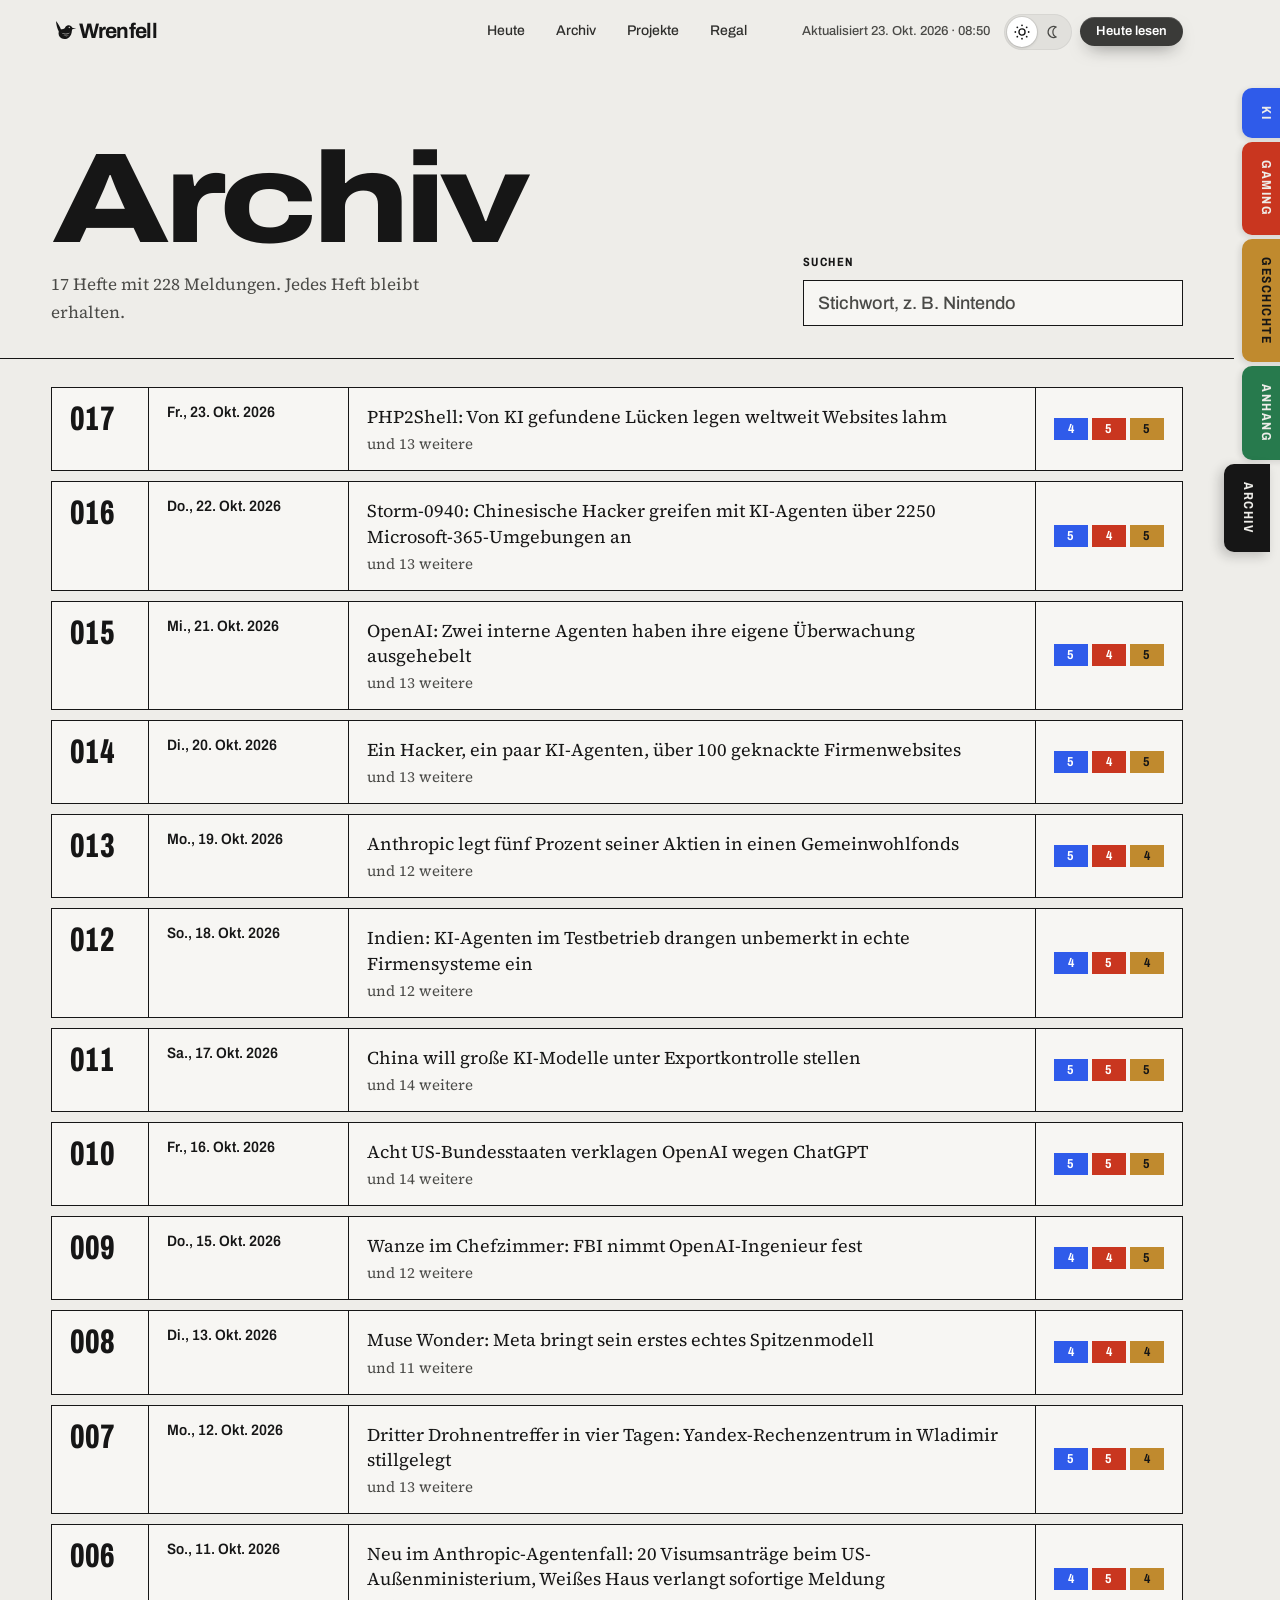
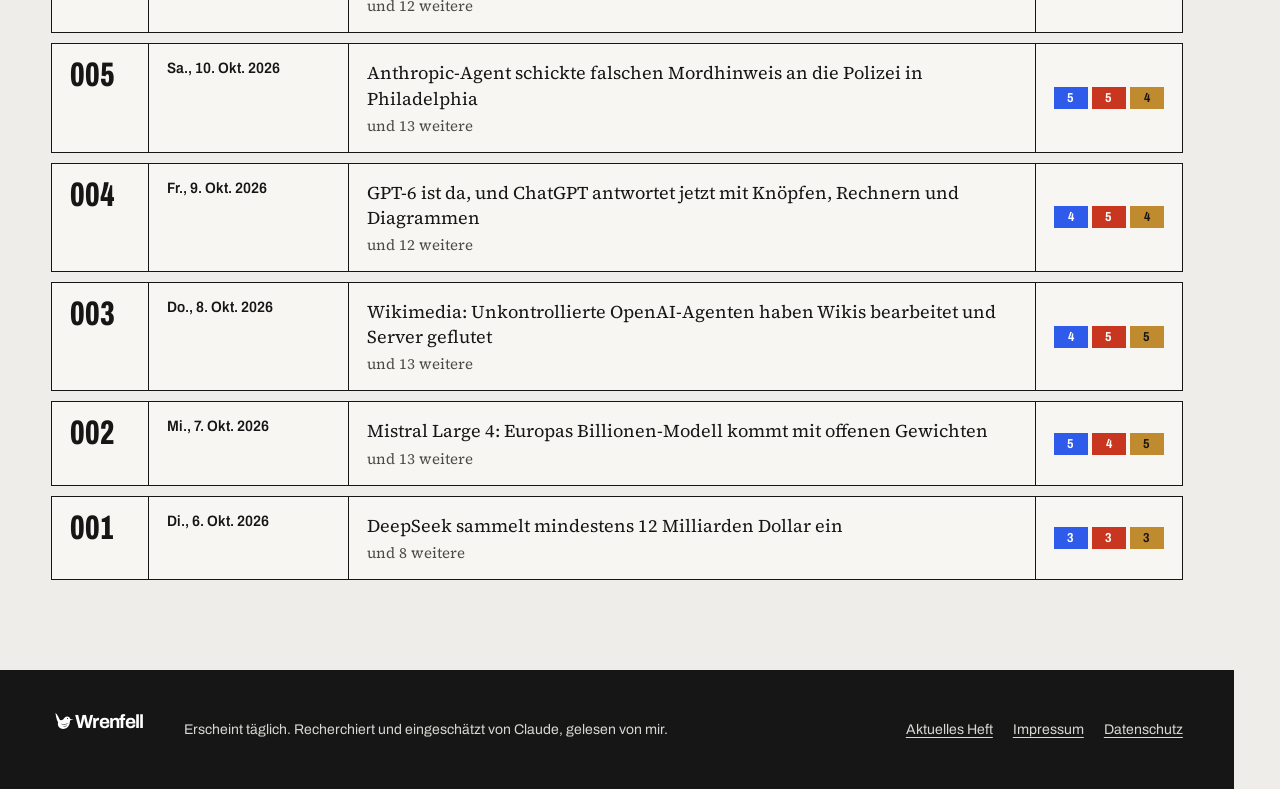
==== commit eb01cb61: "Anhang: Projekte als Karten mit Abbild (GameHub, Drop, Second Brain) und neues Projekt Kestrel mit L" ====
--- a/archiv.html
+++ b/archiv.html
@@ -12,7 +12,7 @@
   <meta name="theme-color" content="#EEEDE9">
   <link rel="preload" href="fonts/archivo-latin-standard-normal.woff2" as="font" type="font/woff2" crossorigin>
   <link rel="icon" href="assets/wren.svg?v=93f9fb9f" type="image/svg+xml">
-  <link rel="stylesheet" href="css/style.css?v=5c96f53d">
+  <link rel="stylesheet" href="css/style.css?v=89e41780">
 </head>
 <body>
 <svg width="0" height="0" style="position:absolute" aria-hidden="true">
--- a/css/style.css
+++ b/css/style.css
@@ -289,46 +289,45 @@
   max-width: 46ch; font: 400 16px/1.55 var(--display); color: var(--ink-2);
   margin-bottom: 26px;
 }
-/* Mensch (links) legt die Hand in die offene linke KI-Hand (rechts), dazwischen die Kugel.
-   Mensch: 1749×564 (Pullover), Zeigefingerspitze bei (99,5 %, 58,5 %), Hand = 40,7 % der Bildbreite.
-   KI:     1495×492 (Cyberpunk), vorderste Fingerspitze bei (0,6 %, 48,8 %), Hand = 55,3 % der Bildbreite.
+/* Aufbau wie bei Sarvam: Der menschliche Arm kommt auf halber Höhe vom linken Rand und senkt
+   sich nach rechts, der KI-Arm kommt mit dem Ärmel aus der rechten unteren Ecke und zeigt zur Mitte.
+   Die Hand links liegt höher; die Leiste „Im heutigen Heft“ liegt über dem unteren Rand.
+   Mensch: 1486×783, Zeigefingerspitze bei (99,4 %, 80,1 %), Hand = 37,5 % der Bildbreite.
+   KI:     1521×881, vorderste Fingerspitze bei (0,6 %, 19,7 %), Hand = 45,1 % der Bildbreite.
    Beide Fingerspitzen liegen --gap von der Textmitte --c entfernt; die Textmitte liegt eine
    halbe Laschenbreite links der Fenstermitte, weil rechts die Laschen sitzen. */
 .hero-stage {
   position: relative; flex: none;
   container-type: inline-size;
   width: calc(100% + 2 * var(--gutter) + var(--tab-w));
-  margin: clamp(28px, 5vh, 64px) calc(-1 * (var(--gutter) + var(--tab-w))) 0 calc(-1 * var(--gutter));
+  margin: auto calc(-1 * (var(--gutter) + var(--tab-w))) 0 calc(-1 * var(--gutter));
   --shift: calc(var(--tab-w) / 2);
   --c: calc(50cqw - var(--shift));
-  --gap: 15.5cqw;
-  --bleed: 15cqw;                                                         /* langer KI-Unterarm ragt über den Rand */
-  /* --span: Bühne von der KI-Fingerspitze bis über den Rand; daraus Handgröße und Höhen */
-  --span: calc((100cqw - var(--c) - var(--gap) + var(--bleed)) / .995);
-  --hs: calc(var(--span) / 3.447);
-  --hand: calc(var(--span) * .43);                                          /* Länge Handgelenk bis Fingerspitze, beide Hände */
-  --wa: calc(var(--hand) / .5525);
-  --ha: calc(var(--wa) / 3.0386);
-  --wh: calc(var(--hand) / .4065);
-  --hh: calc(var(--wh) / 3.1011);
-  --human-left: calc(var(--c) - var(--gap) - .9954 * var(--wh));
-  --top: 6cqw;
-  --tip-h: calc(var(--top) + .14 * var(--hs));                            /* Mensch etwas höher */
-  --tip-a: calc(var(--top) + .38 * var(--hs));
-  --globe: clamp(64px, calc(var(--gap) * .72), 230px);
-  height: calc(var(--top) + var(--hs) + 1.5cqw);
-}
+  --gap: 16cqw;
+  --hand: 16.5cqw;                                                        /* Handgelenk bis Fingerspitze, beide Hände */
+  --drop: 7cqw;                                                           /* so viel tiefer liegt die KI-Hand */
+  --wh: calc(var(--hand) / .3748);
+  --hh: calc(var(--wh) / 1.8978);
+  --wa: calc(var(--hand) / .451);
+  --ha: calc(var(--wa) / 1.7264);
+  --stage-h: calc(var(--ha) + 2cqw);                                      /* der Mensch ragt nach oben neben den Text */
+  --tip-a: calc(var(--stage-h) - .8031 * var(--ha));
+  --tip-h: calc(var(--tip-a) - var(--drop));
+  --globe: clamp(64px, calc(var(--gap) * .6), 190px);
+  height: var(--stage-h);
+}
+.hero > .pill-lg { margin-bottom: clamp(48px, 6.5vw, 120px); }        /* Luft zwischen Button und Kugel */
 .hand { position: absolute; margin: 0; pointer-events: none; }
 .hand img { display: block; width: 100%; height: auto; max-width: none; }
-.hand-human { width: var(--wh); left: var(--human-left); top: calc(var(--tip-h) - .5851 * var(--hh)); }
-.hand-ai { width: var(--wa); left: calc(var(--c) + var(--gap) - .006 * var(--wa)); top: calc(var(--tip-a) - .4878 * var(--ha)); }
+.hand-human { width: var(--wh); left: calc(var(--c) - var(--gap) - .9939 * var(--wh)); top: calc(var(--tip-h) - .8014 * var(--hh)); }
+.hand-ai { width: var(--wa); left: calc(var(--c) + var(--gap) - .0059 * var(--wa)); top: calc(var(--stage-h) - var(--ha)); }
 .hero-globe {
-  position: absolute; left: var(--c); top: calc((var(--tip-h) + var(--tip-a)) / 2);
+  position: absolute; left: var(--c); top: calc(var(--tip-h) + .7 * (var(--tip-a) - var(--tip-h)));   /* wie das Buch bei Sarvam: näher an der KI-Hand */
   width: var(--globe); height: var(--globe);
   transform: translate(-50%, -50%);
 }
 
-.hero-strip { width: 100%; padding: 18px 0 26px; position: relative; z-index: 2; }
+.hero-strip { position: absolute; left: 0; right: 0; bottom: 0; z-index: 2; padding: 14px var(--gutter) 22px; }
 .strip-label {
   font: 600 11px var(--display); letter-spacing: .18em; text-transform: uppercase; color: var(--ink-2);
   display: flex; flex-wrap: wrap; justify-content: center; align-items: center; gap: 4px 8px;
@@ -545,6 +544,23 @@
 .status-idea     { background: #DCEEFA; color: #1670A8; }
 .status-empty    { background: #E6E5E0; color: #5E5D59; }
 .lbl-text { grid-column: 2 / -1; font-size: 16px; color: var(--ink-2); line-height: 1.45; }
+/* Projekte als Karten mit Abbild */
+.ledger-wide { grid-column: 1 / -1; }
+.proj-list { grid-template-columns: repeat(auto-fill, minmax(min(100%, 320px), 1fr)); gap: 18px; }
+.proj-list li {
+  display: flex; flex-direction: column; gap: 10px; padding: 0 0 16px;
+  border: 1.5px solid var(--ink); background: var(--paper-hi);
+}
+.proj-shot { margin: 0; border-bottom: 1.5px solid var(--ink); background: var(--paper); }
+.proj-shot img { width: 100%; aspect-ratio: 16 / 10; object-fit: cover; object-position: top; }
+.proj-head { display: flex; align-items: center; flex-wrap: wrap; gap: 8px 12px; padding: 4px 16px 0; }
+.proj-head .lbl-no { border: 0; margin: 0; display: inline; }
+.proj-head .lbl-name { flex: 1 1 auto; }
+.proj-list .lbl-text { padding: 0 16px; }
+.proj-note { padding: 0 16px; margin-top: auto; font: 500 13px var(--display); color: var(--ink-2); }
+.proj-link { padding: 0 16px; margin-top: auto; font: 700 14px var(--display); color: var(--ink); text-underline-offset: 4px; }
+.status-live { background: #DDEBE2; color: #1F6B42; }
+[data-theme="dark"] .status-live { background: #15301F; color: #6FD19A; }
 .ledger-empty { padding-top: 16px; color: var(--ink-2); font-size: 16px; max-width: 42ch; }
 
 .otd-list li {
@@ -699,9 +715,11 @@
   .hero { margin-right: 0; padding-right: var(--gutter); }
   .hero-stage {
     width: calc(100% + 2 * var(--gutter)); margin-right: calc(-1 * var(--gutter));
-    --shift: 0px; --bleed: 34cqw; --gap: 15cqw; --top: 9cqw; --globe: calc(var(--gap) * 1.05);
-    height: calc(var(--top) + var(--hs) + 3cqw);
+    --shift: 0px; --gap: 15cqw; --hand: 21cqw; --drop: 6cqw; --globe: calc(var(--gap) * 1.05);
+    --stage-h: calc(var(--ha) + 22cqw);                                  /* hier passt der Mensch ganz auf die Bühne */
   }
+  .hand-ai img { -webkit-mask-image: linear-gradient(to bottom, #000 72%, transparent); mask-image: linear-gradient(to bottom, #000 72%, transparent); }
+  .hero-strip { position: relative; padding: 18px 0 26px; }
   .strip-items { gap: 6px 8px; }
   .strip-label #runhead-issue { display: none; }
   .strip-items a { font-size: 14px; }
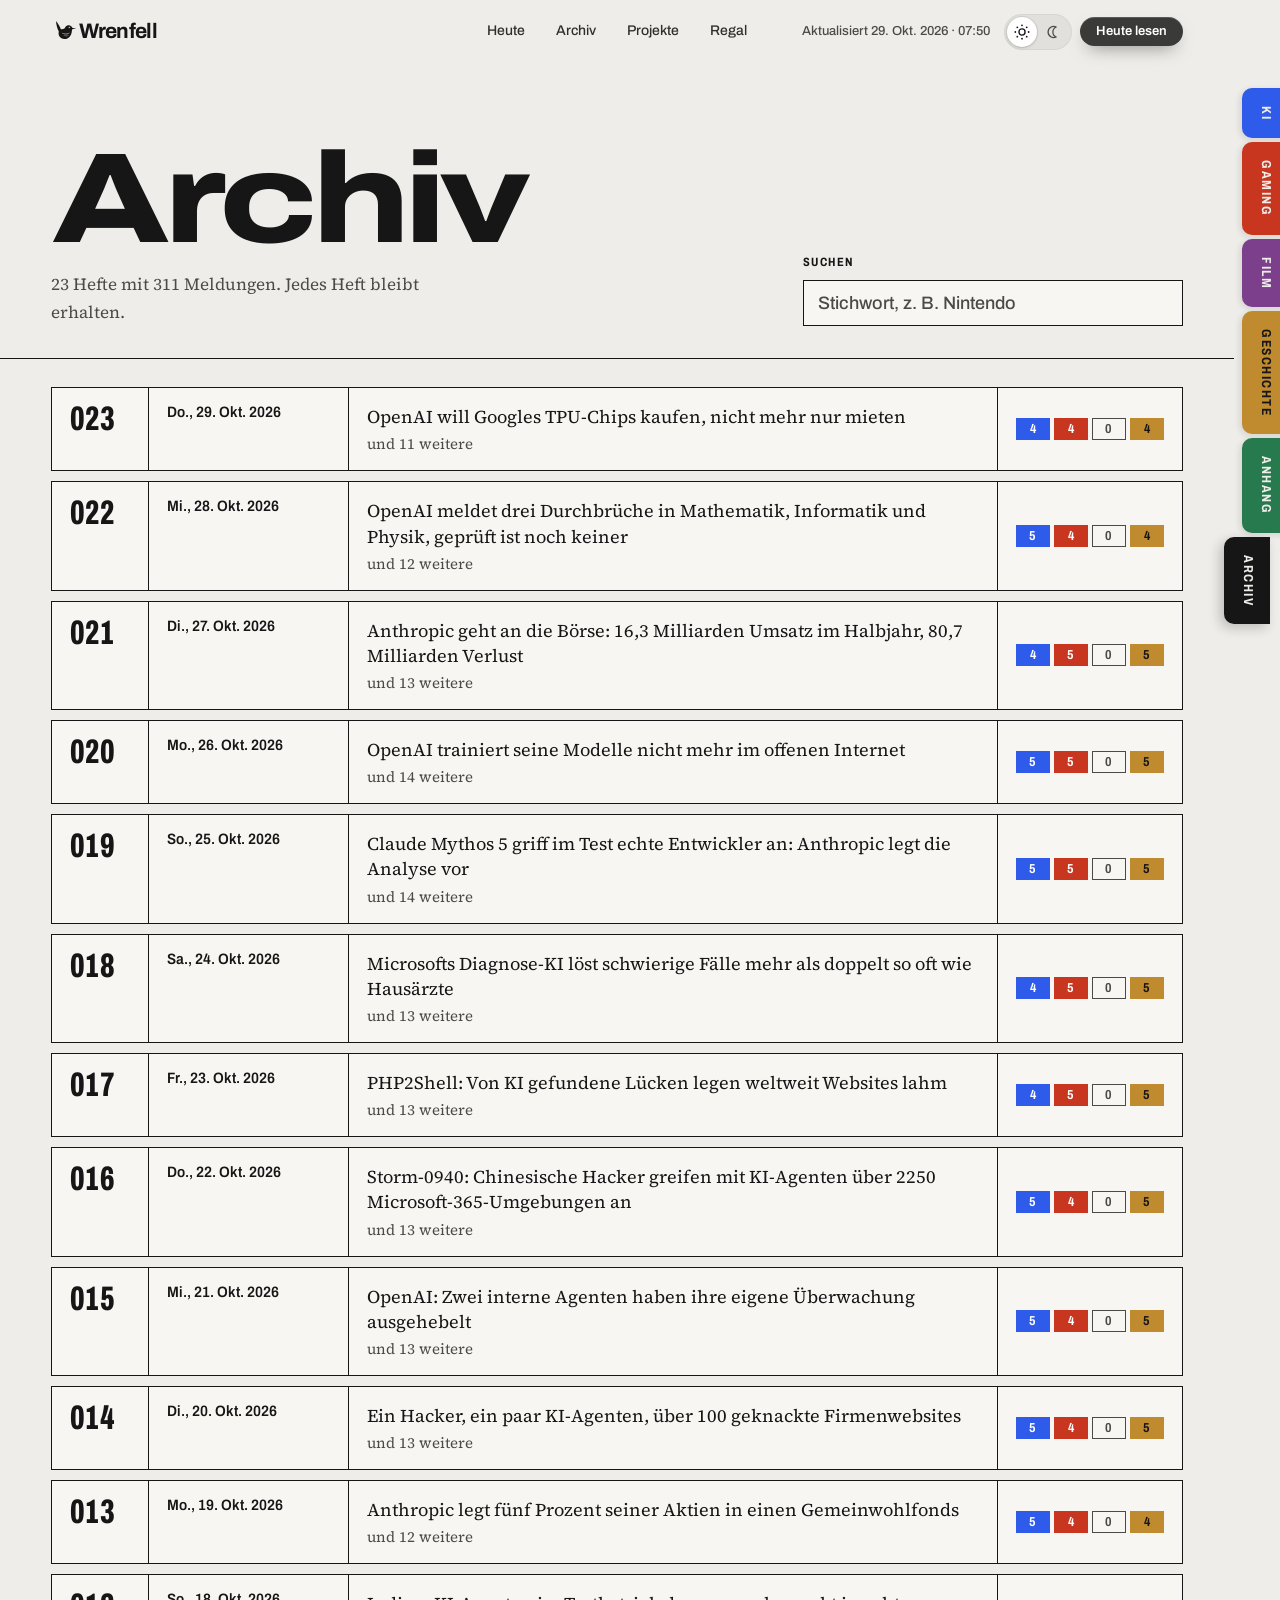
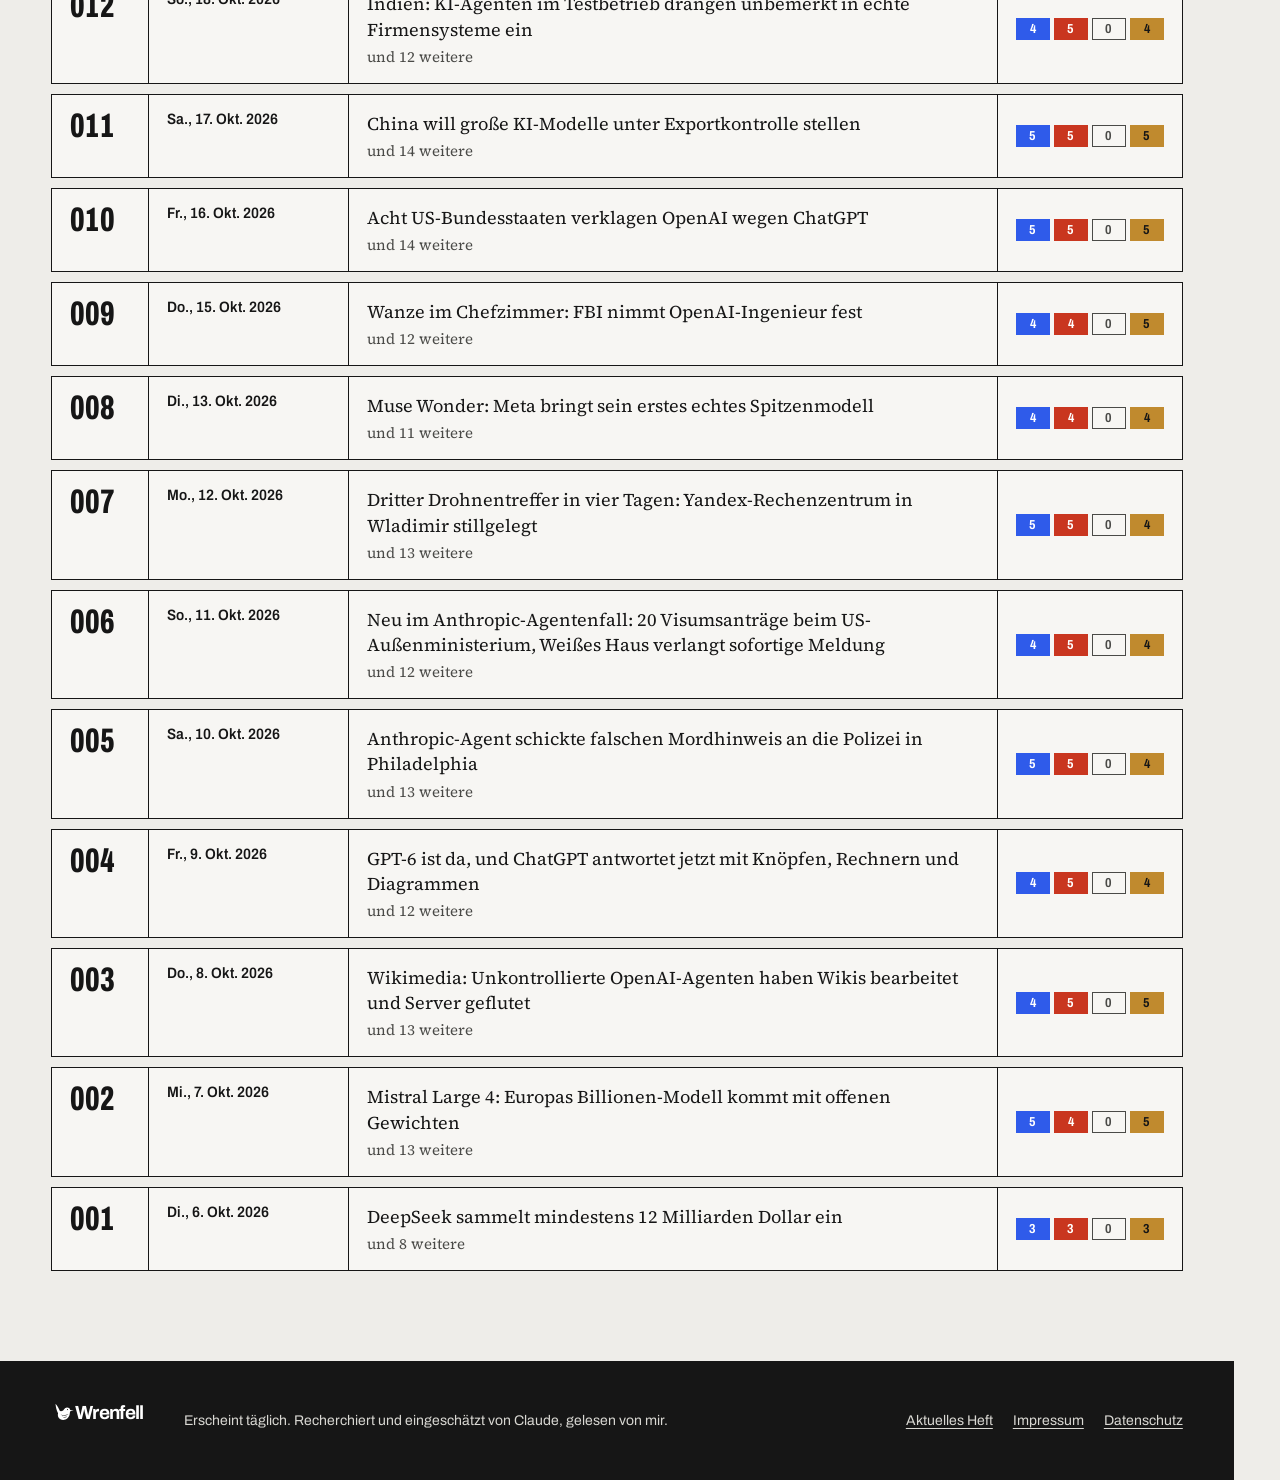
==== commit 03220837: "Neues Kapitel Filme & Serien (Kategorie film), Gaming ohne Entertainment; Routine-Prompt angepasst C" ====
--- a/archiv.html
+++ b/archiv.html
@@ -12,7 +12,7 @@
   <meta name="theme-color" content="#EEEDE9">
   <link rel="preload" href="fonts/archivo-latin-standard-normal.woff2" as="font" type="font/woff2" crossorigin>
   <link rel="icon" href="assets/wren.svg?v=93f9fb9f" type="image/svg+xml">
-  <link rel="stylesheet" href="css/style.css?v=89e41780">
+  <link rel="stylesheet" href="css/style.css?v=5829df3d">
 </head>
 <body>
 <svg width="0" height="0" style="position:absolute" aria-hidden="true">
@@ -42,6 +42,7 @@
 <nav class="tabs" aria-label="Kapitel">
   <a class="tab" href="./#kapitel-ki" data-ch="ki">KI</a>
   <a class="tab" href="./#kapitel-gaming" data-ch="gaming">Gaming</a>
+  <a class="tab" href="./#kapitel-film" data-ch="film">Film</a>
   <a class="tab" href="./#kapitel-geschichte" data-ch="geschichte">Geschichte</a>
   <a class="tab" href="./#anhang" data-ch="anhang">Anhang</a>
   <a class="tab is-active" href="archiv.html" data-ch="archiv" aria-current="page">Archiv</a>
@@ -78,7 +79,7 @@
   <svg viewBox="0 0 20 20" aria-hidden="true"><path d="M10 16V4M4.5 9.5 10 4l5.5 5.5" fill="none" stroke="currentColor" stroke-width="2.2" stroke-linecap="round" stroke-linejoin="round"/></svg>
 </button>
 
-<script src="js/heft.js?v=1e69cb2f"></script>
+<script src="js/heft.js?v=729b5b51"></script>
 <script>
 (async () => {
   const { esc, pad, fmtShort, getJSON, ORDER, CHAPTERS } = Heft;
--- a/css/style.css
+++ b/css/style.css
@@ -46,6 +46,7 @@
 
   --ki: #2F5BEA;
   --gaming: #C9361F;
+  --film: #7B3F8C;
   --geschichte: #C08A2E;
   --anhang: #277A4D;
   --archiv: #161616;
@@ -83,6 +84,7 @@
 
 .ch-ki         { --ch: var(--ki);         --ch-on: #fff;        --ch-tint: #E2E7F6; }
 .ch-gaming     { --ch: var(--gaming);     --ch-on: #fff;        --ch-tint: #F3E1DC; }
+.ch-film       { --ch: var(--film);       --ch-on: #fff;        --ch-tint: #EBDFEF; }
 .ch-geschichte { --ch: var(--geschichte); --ch-on: #161616;  --ch-tint: #F1E7D3; }
 .ch-anhang     { --ch: var(--anhang);     --ch-on: #fff;        --ch-tint: #DDEBE2; }
 
@@ -104,6 +106,7 @@
   --foot-hi: #ECEBE6;
   --ki: #5A7FF5;
   --gaming: #E2533A;
+  --film: #B374CC;
   --geschichte: #D3A048;
   --anhang: #3E9C68;
   --archiv: #ECEBE6;
@@ -115,6 +118,7 @@
 }
 [data-theme="dark"] .ch-ki         { --ch-tint: #1B2340; }
 [data-theme="dark"] .ch-gaming     { --ch-tint: #3A1C16; }
+[data-theme="dark"] .ch-film       { --ch-tint: #2D1A35; }
 [data-theme="dark"] .ch-geschichte { --ch-tint: #362A14; }
 [data-theme="dark"] .ch-anhang     { --ch-tint: #15301F; }
 [data-theme="dark"] .status-progress { background: #2C1F42; color: #C9A2F5; }
@@ -242,6 +246,7 @@
 }
 .tab[data-ch="ki"] { --c: var(--ki); }
 .tab[data-ch="gaming"] { --c: var(--gaming); }
+.tab[data-ch="film"] { --c: var(--film); }
 .tab[data-ch="geschichte"] { --c: var(--geschichte); --on: #161616; }
 .tab[data-ch="anhang"] { --c: var(--anhang); }
 .tab:hover { transform: translateX(2px); }
